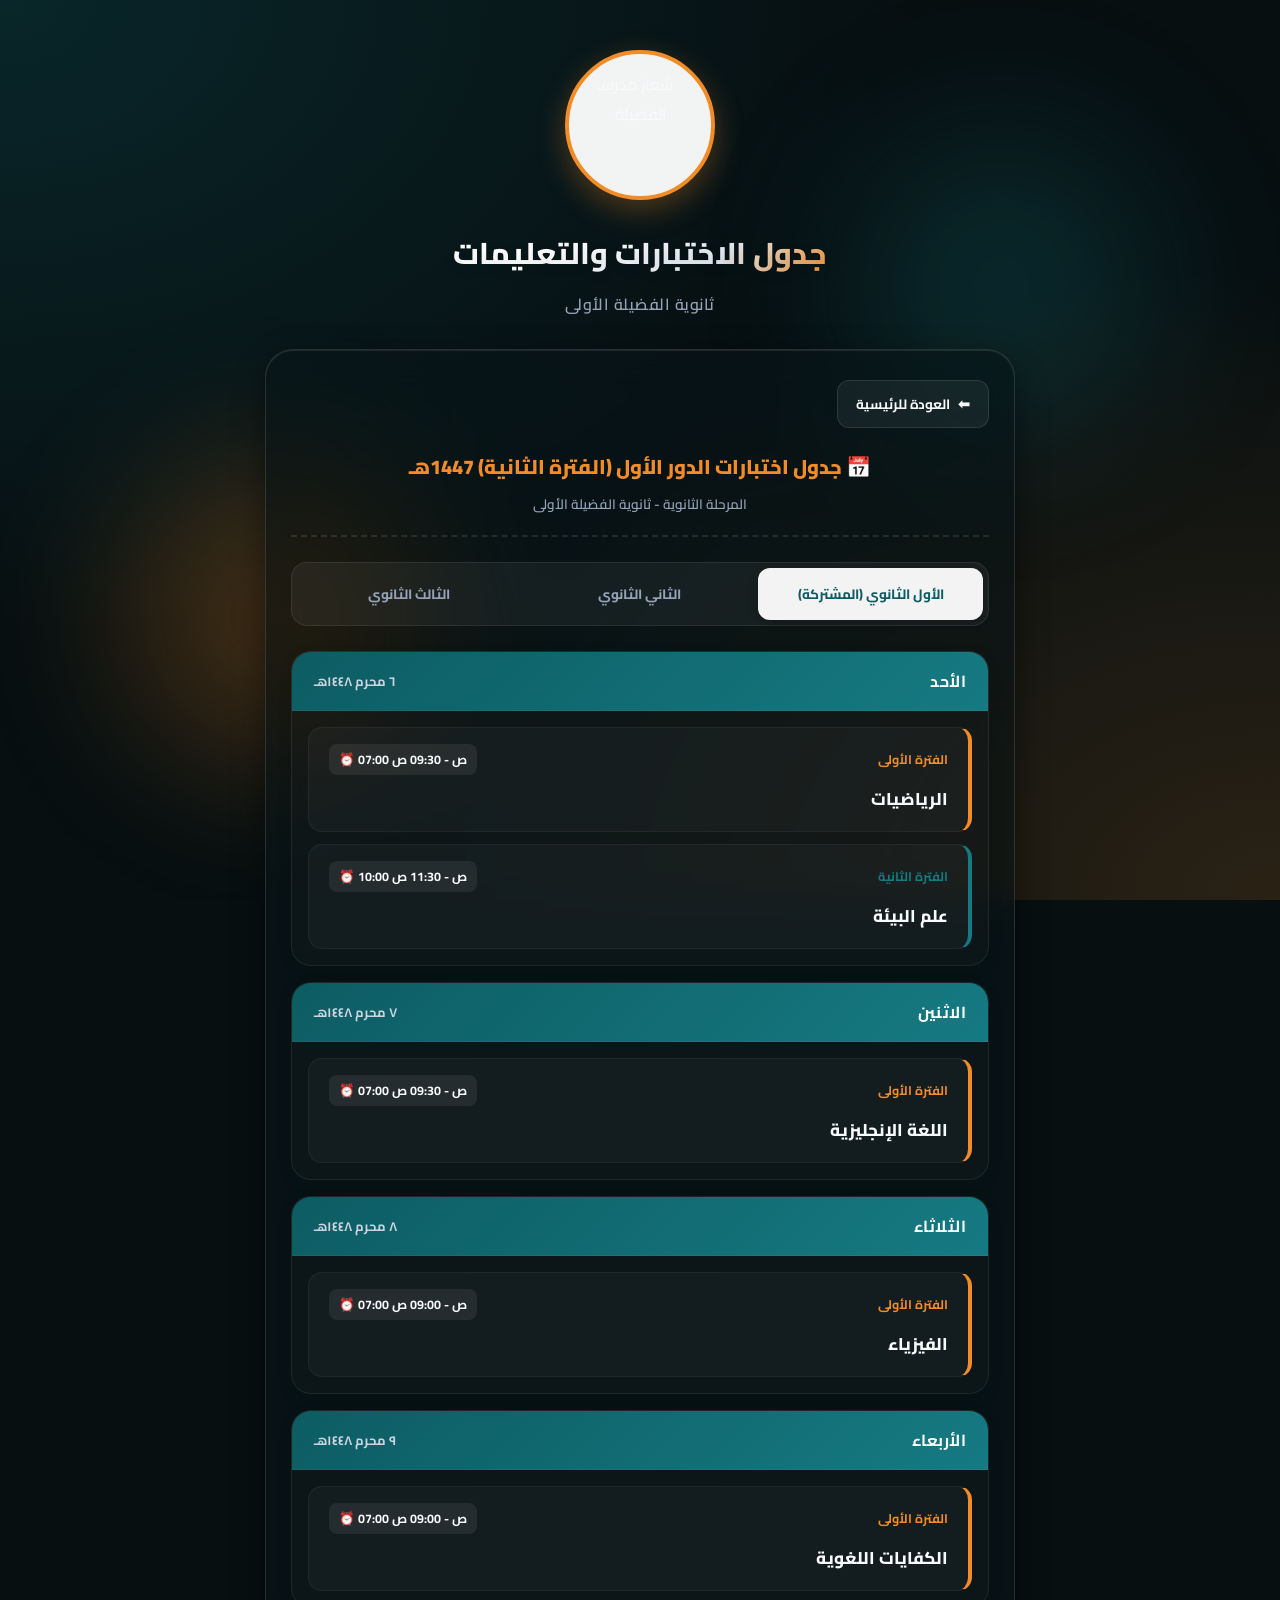
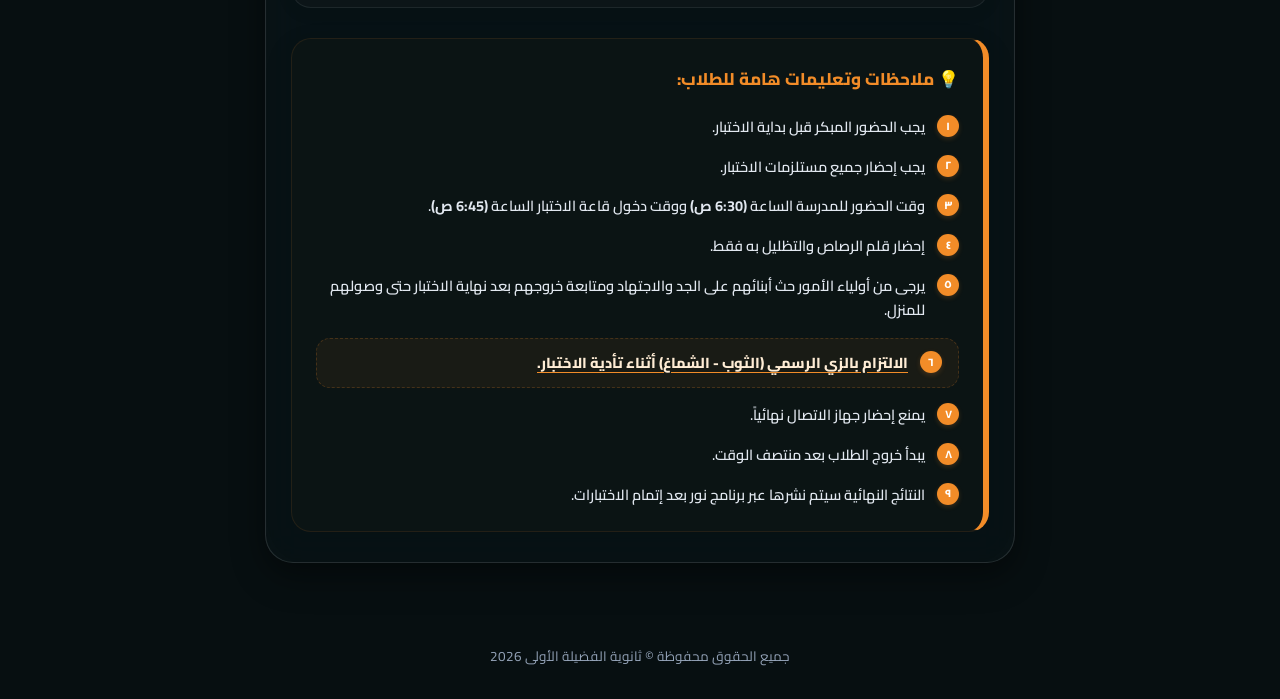
==== schedule.html @ a8c98beb "Add files via upload" ====
<!DOCTYPE html>
<html lang="ar" dir="rtl">
<head>
<meta charset="UTF-8">
<title>جدول الاختبارات والتعليمات - ثانوية الفضيلة</title>
<meta name="viewport" content="width=device-width, initial-scale=1">
<link rel="stylesheet" href="assets/css/style.css">
<link rel="preconnect" href="https://fonts.googleapis.com">
<link rel="preconnect" href="https://fonts.gstatic.com" crossorigin>
<link href="https://fonts.googleapis.com/css2?family=Cairo:wght@400;600;700;800&display=swap" rel="stylesheet">
</head>
<body>

<!-- الخلفية المضيئة التفاعلية -->
<div class="glow-bg">
  <div class="blob blob-1"></div>
  <div class="blob blob-2"></div>
</div>

<header class="top">
  <img src="https://www.raed.net/img?id=1493762" class="logo" alt="شعار مدرسة الفضيلة">
  <div class="header-text">
    <h1>جدول الاختبارات والتعليمات</h1>
    <p>ثانوية الفضيلة الأولى</p>
  </div>
</header>

<main class="glass schedule-page-card">
  
  <div style="margin-bottom: 20px; display: flex; justify-content: flex-start;">
    <a href="index.html" class="back-home-btn">
      <span>⬅</span> العودة للرئيسية
    </a>
  </div>

  <section id="schedule-section" class="schedule-section" style="margin-top: 0;">
    <div class="schedule-header">
      <h2>📅 جدول اختبارات الدور الأول (الفترة الثانية) 1447هـ</h2>
      <p>المرحلة الثانوية - ثانوية الفضيلة الأولى</p>
    </div>
    
    <div class="schedule-tabs">
      <button class="schedule-tab-btn active" onclick="switchScheduleTab('first')" id="tab-first">الأول الثانوي (المشتركة)</button>
      <button class="schedule-tab-btn" onclick="switchScheduleTab('second')" id="tab-second">الثاني الثانوي</button>
      <button class="schedule-tab-btn" onclick="switchScheduleTab('third')" id="tab-third">الثالث الثانوي</button>
    </div>

    <!-- الأول الثانوي -->
    <div class="schedule-cards-container" id="table-first">
      <div class="schedule-day-card">
        <div class="day-header">
          <span class="day-name">الأحد</span>
          <span class="day-date">٦ محرم ١٤٤٨هـ</span>
        </div>
        <div class="exam-sessions">
          <div class="session-card period-1">
            <div class="session-meta">
              <span class="period-badge">الفترة الأولى</span>
              <span class="time-badge">⏰ 07:00 ص - 09:30 ص</span>
            </div>
            <div class="subject-name">الرياضيات</div>
          </div>
          <div class="session-card period-2">
            <div class="session-meta">
              <span class="period-badge">الفترة الثانية</span>
              <span class="time-badge">⏰ 10:00 ص - 11:30 ص</span>
            </div>
            <div class="subject-name">علم البيئة</div>
          </div>
        </div>
      </div>

      <div class="schedule-day-card">
        <div class="day-header">
          <span class="day-name">الاثنين</span>
          <span class="day-date">٧ محرم ١٤٤٨هـ</span>
        </div>
        <div class="exam-sessions">
          <div class="session-card period-1">
            <div class="session-meta">
              <span class="period-badge">الفترة الأولى</span>
              <span class="time-badge">⏰ 07:00 ص - 09:30 ص</span>
            </div>
            <div class="subject-name">اللغة الإنجليزية</div>
          </div>
        </div>
      </div>

      <div class="schedule-day-card">
        <div class="day-header">
          <span class="day-name">الثلاثاء</span>
          <span class="day-date">٨ محرم ١٤٤٨هـ</span>
        </div>
        <div class="exam-sessions">
          <div class="session-card period-1">
            <div class="session-meta">
              <span class="period-badge">الفترة الأولى</span>
              <span class="time-badge">⏰ 07:00 ص - 09:00 ص</span>
            </div>
            <div class="subject-name">الفيزياء</div>
          </div>
        </div>
      </div>

      <div class="schedule-day-card">
        <div class="day-header">
          <span class="day-name">الأربعاء</span>
          <span class="day-date">٩ محرم ١٤٤٨هـ</span>
        </div>
        <div class="exam-sessions">
          <div class="session-card period-1">
            <div class="session-meta">
              <span class="period-badge">الفترة الأولى</span>
              <span class="time-badge">⏰ 07:00 ص - 09:00 ص</span>
            </div>
            <div class="subject-name">الكفايات اللغوية</div>
          </div>
        </div>
      </div>
    </div>

    <!-- الثاني الثانوي -->
    <div class="schedule-cards-container" id="table-second" style="display:none">
      <div class="schedule-day-card">
        <div class="day-header">
          <span class="day-name">الأحد</span>
          <span class="day-date">٦ محرم ١٤٤٨هـ</span>
        </div>
        <div class="exam-sessions">
          <div class="session-card period-1">
            <div class="session-meta">
              <span class="period-badge">الفترة الأولى</span>
              <span class="time-badge">⏰ 07:00 ص - 09:30 ص</span>
            </div>
            <div class="subject-name">الرياضيات</div>
          </div>
        </div>
      </div>

      <div class="schedule-day-card">
        <div class="day-header">
          <span class="day-name">الاثنين</span>
          <span class="day-date">٧ محرم ١٤٤٨هـ</span>
        </div>
        <div class="exam-sessions">
          <div class="session-card period-1">
            <div class="session-meta">
              <span class="period-badge">الفترة الأولى</span>
              <span class="time-badge">⏰ 07:00 ص - 09:30 ص</span>
            </div>
            <div class="subject-name">اللغة الإنجليزية</div>
          </div>
        </div>
      </div>

      <div class="schedule-day-card">
        <div class="day-header">
          <span class="day-name">الثلاثاء</span>
          <span class="day-date">٨ محرم ١٤٤٨هـ</span>
        </div>
        <div class="exam-sessions">
          <div class="session-card period-1">
            <div class="session-meta">
              <span class="period-badge">الفترة الأولى</span>
              <span class="time-badge">⏰ 07:00 ص - 09:30 ص</span>
            </div>
            <div class="subject-name">الكيمياء</div>
          </div>
        </div>
      </div>

      <div class="schedule-day-card">
        <div class="day-header">
          <span class="day-name">الأربعاء</span>
          <span class="day-date">٩ محرم ١٤٤٨هـ</span>
        </div>
        <div class="exam-sessions">
          <div class="session-card period-1">
            <div class="session-meta">
              <span class="period-badge">الفترة الأولى</span>
              <span class="time-badge">⏰ 07:00 ص - 09:00 ص</span>
            </div>
            <div class="subject-name">الأحياء</div>
          </div>
        </div>
      </div>
    </div>

    <!-- الثالث الثانوي -->
    <div class="schedule-cards-container" id="table-third" style="display:none">
      <div class="schedule-day-card">
        <div class="day-header">
          <span class="day-name">الأحد</span>
          <span class="day-date">٦ محرم ١٤٤٨هـ</span>
        </div>
        <div class="exam-sessions">
          <div class="session-card period-1">
            <div class="session-meta">
              <span class="period-badge">الفترة الأولى</span>
              <span class="time-badge">⏰ 07:00 ص - 09:00 ص</span>
            </div>
            <div class="subject-name">الرياضيات</div>
          </div>
        </div>
      </div>

      <div class="schedule-day-card">
        <div class="day-header">
          <span class="day-name">الاثنين</span>
          <span class="day-date">٧ محرم ١٤٤٨هـ</span>
        </div>
        <div class="exam-sessions">
          <div class="session-card period-1">
            <div class="session-meta">
              <span class="period-badge">الفترة الأولى</span>
              <span class="time-badge">⏰ 07:00 ص - 09:00 ص</span>
            </div>
            <div class="subject-name">اللغة الإنجليزية</div>
          </div>
        </div>
      </div>

      <div class="schedule-day-card">
        <div class="day-header">
          <span class="day-name">الثلاثاء</span>
          <span class="day-date">٨ محرم ١٤٤٨هـ</span>
        </div>
        <div class="exam-sessions">
          <div class="session-card period-1">
            <div class="session-meta">
              <span class="period-badge">الفترة الأولى</span>
              <span class="time-badge">⏰ 07:00 ص - 09:30 ص</span>
            </div>
            <div class="subject-name">الفيزياء</div>
          </div>
        </div>
      </div>

      <div class="schedule-day-card">
        <div class="day-header">
          <span class="day-name">الأربعاء</span>
          <span class="day-date">٩ محرم ١٤٤٨هـ</span>
        </div>
        <div class="exam-sessions">
          <div class="session-card period-1">
            <div class="session-meta">
              <span class="period-badge">الفترة الأولى</span>
              <span class="time-badge">⏰ 07:00 ص - 09:00 ص</span>
            </div>
            <div class="subject-name">علم الأرض</div>
          </div>
        </div>
      </div>
    </div>

    <!-- الملاحظات -->
    <div class="notes-container">
      <h3>💡 ملاحظات وتعليمات هامة للطلاب:</h3>
      <ul class="notes-list">
        <li><span>١</span> <div class="note-text">يجب الحضور المبكر قبل بداية الاختبار.</div></li>
        <li><span>٢</span> <div class="note-text">يجب إحضار جميع مستلزمات الاختبار.</div></li>
        <li><span>٣</span> <div class="note-text">وقت الحضور للمدرسة الساعة <strong>(6:30 ص)</strong> ووقت دخول قاعة الاختبار الساعة <strong>(6:45 ص)</strong>.</div></li>
        <li><span>٤</span> <div class="note-text">إحضار قلم الرصاص والتظليل به فقط.</div></li>
        <li><span>٥</span> <div class="note-text">يرجى من أولياء الأمور حث أبنائهم على الجد والاجتهاد ومتابعة خروجهم بعد نهاية الاختبار حتى وصولهم للمنزل.</div></li>
        <li class="highlighted-note"><span>٦</span> <div class="note-text">الالتزام بالزي الرسمي (الثوب - الشماغ) أثناء تأدية الاختبار.</div></li>
        <li><span>٧</span> <div class="note-text">يمنع إحضار جهاز الاتصال نهائياً.</div></li>
        <li><span>٨</span> <div class="note-text">يبدأ خروج الطلاب بعد منتصف الوقت.</div></li>
        <li><span>٩</span> <div class="note-text">النتائج النهائية سيتم نشرها عبر برنامج نور بعد إتمام الاختبارات.</div></li>
      </ul>
    </div>
  </section>
</main>

<footer>
  جميع الحقوق محفوظة © ثانوية الفضيلة الأولى 2026
</footer>

<script>
// تبديل التبويبات للجدول
function switchScheduleTab(tab) {
  document.getElementById('table-first').style.display = 'none';
  document.getElementById('table-second').style.display = 'none';
  document.getElementById('table-third').style.display = 'none';

  document.getElementById('tab-first').classList.remove('active');
  document.getElementById('tab-second').classList.remove('active');
  document.getElementById('tab-third').classList.remove('active');

  if (tab === 'first') {
    document.getElementById('table-first').style.display = 'block';
    document.getElementById('tab-first').classList.add('active');
  } else if (tab === 'second') {
    document.getElementById('table-second').style.display = 'block';
    document.getElementById('tab-second').classList.add('active');
  } else if (tab === 'third') {
    document.getElementById('table-third').style.display = 'block';
    document.getElementById('tab-third').classList.add('active');
  }
}

// قراءة تبويب المرحلة الممرر في الرابط (إن وُجد) لتفعيله تلقائياً
window.onload = function() {
  const urlParams = new URLSearchParams(window.location.search);
  const grade = urlParams.get('grade');
  if (grade) {
    switchScheduleTab(grade);
  }
}
</script>
</body>
</html>
---- assets/css/style.css ----
:root {
    /* ألوان الهوية البصرية المطورة */
    --primary-color: #0d5c63;
    --primary-light: #167a82;
    --accent-color: #f28c28;
    --accent-hover: #d97718;
    --dark-bg: #070f11;
    --text-white: #f8fafc;
    --text-muted: #94a3b8;
    --glass-bg: rgba(255, 255, 255, 0.07);
    --glass-border: rgba(255, 255, 255, 0.12);
    --white: #ffffff;
}

* {
    box-sizing: border-box;
    font-family: 'Cairo', sans-serif;
    outline: none;
}

body {
    margin: 0;
    color: var(--text-white);
    min-height: 100vh;
    background-color: var(--dark-bg);
    background-image: 
        radial-gradient(at 0% 0%, rgba(13, 92, 99, 0.3) 0px, transparent 50%),
        radial-gradient(at 100% 100%, rgba(242, 140, 40, 0.15) 0px, transparent 50%);
    background-attachment: fixed;
    overflow-x: hidden;
    display: flex;
    flex-direction: column;
    align-items: center;
    position: relative;
}

/* --- الخلفية المضيئة المتحركة (Glow Blobs) --- */
.glow-bg {
    position: fixed;
    top: 0;
    left: 0;
    width: 100%;
    height: 100%;
    z-index: -1;
    overflow: hidden;
    pointer-events: none;
}

.blob {
    position: absolute;
    width: 300px;
    height: 300px;
    border-radius: 50%;
    filter: blur(80px);
    opacity: 0.25;
}

.blob-1 {
    background: var(--primary-light);
    top: 15%;
    right: 10%;
    animation: float-1 20s infinite alternate;
}

.blob-2 {
    background: var(--accent-color);
    bottom: 15%;
    left: 10%;
    animation: float-2 25s infinite alternate;
}

@keyframes float-1 {
    0% { transform: translate(0, 0) scale(1); }
    100% { transform: translate(-100px, 80px) scale(1.2); }
}

@keyframes float-2 {
    0% { transform: translate(0, 0) scale(1.2); }
    100% { transform: translate(120px, -60px) scale(0.9); }
}

/* رأس الصفحة */
.top {
    display: flex;
    flex-direction: column;
    align-items: center;
    gap: 15px;
    padding: 50px 20px 30px;
    text-align: center;
    color: var(--text-white);
    z-index: 2;
}

.logo {
    width: 150px;
    height: 150px;
    object-fit: contain;
    padding: 15px;
    background-color: rgba(255, 255, 255, 0.95);
    border-radius: 50%;
    border: 4px solid var(--accent-color);
    box-shadow: 0 10px 30px rgba(242, 140, 40, 0.3);
    margin-bottom: 10px;
    transition: transform 0.4s cubic-bezier(0.175, 0.885, 0.32, 1.275);
}

.logo:hover {
    transform: scale(1.08) rotate(5deg);
}

.header-text h1 {
    margin: 0;
    font-size: 30px;
    font-weight: 800;
    background: linear-gradient(135deg, #ffffff 30%, #e2e8f0 70%, var(--accent-color));
    -webkit-background-clip: text;
    -webkit-text-fill-color: transparent;
    text-shadow: 0 4px 12px rgba(0,0,0,0.1);
}

.header-text p {
    margin: 8px 0 0;
    font-size: 16px;
    color: var(--text-muted);
    font-weight: 600;
    letter-spacing: 0.5px;
}

/* الكارت الزجاجي الاحترافي (Premium Glassmorphic Card) */
.glass {
    width: 92%;
    max-width: 600px;
    margin: 0 auto 50px;
    padding: 40px 30px;
    border-radius: 28px;
    background: rgba(11, 21, 23, 0.65);
    border: 1px solid var(--glass-border);
    box-shadow: 
        0 4px 30px rgba(0, 0, 0, 0.2),
        0 15px 35px rgba(0, 0, 0, 0.3),
        inset 0 1px 1px rgba(255, 255, 255, 0.1);
    backdrop-filter: blur(20px) saturate(180%);
    -webkit-backdrop-filter: blur(20px) saturate(180%);
    z-index: 2;
    position: relative;
    animation: fadeIn 0.5s ease-out;
}

/* زر العودة للرئيسية */
.back-home-btn {
    display: inline-flex;
    align-items: center;
    gap: 8px;
    padding: 10px 18px;
    border-radius: 12px;
    background: rgba(255, 255, 255, 0.06);
    border: 1px solid rgba(255, 255, 255, 0.1);
    color: var(--text-white);
    text-decoration: none;
    font-weight: 700;
    font-size: 13.5px;
    transition: all 0.25s ease;
}

.back-home-btn:hover {
    background: rgba(255, 255, 255, 0.12);
    border-color: rgba(255, 255, 255, 0.2);
    transform: translateX(-3px);
}

/* أزرار التبديل الدائرية الجذابة */
.switch {
    display: flex;
    gap: 6px;
    margin-bottom: 30px;
    background: rgba(255, 255, 255, 0.05);
    padding: 5px;
    border-radius: 18px;
    border: 1px solid rgba(255, 255, 255, 0.08);
}

.switch button {
    flex: 1;
    padding: 14px;
    border: none;
    border-radius: 14px;
    cursor: pointer;
    font-weight: 700;
    font-size: 14.5px;
    background: transparent;
    color: var(--text-muted);
    transition: all 0.3s cubic-bezier(0.4, 0, 0.2, 1);
}

.switch button.active {
    background: var(--accent-color);
    color: var(--white);
    box-shadow: 0 4px 15px rgba(242, 140, 40, 0.4);
}

.switch button:not(.active):hover {
    color: var(--text-white);
    background: rgba(255, 255, 255, 0.03);
}

/* الحقول والعناصر المدخلة */
.field { 
    margin-bottom: 22px; 
    text-align: right;
}

label {
    display: block;
    margin-bottom: 10px;
    font-size: 13.5px;
    color: var(--accent-color);
    font-weight: 700;
    letter-spacing: 0.5px;
}

input, select {
    width: 100%;
    padding: 16px;
    border-radius: 14px;
    border: 1.5px solid rgba(255, 255, 255, 0.15);
    background: rgba(255, 255, 255, 0.05);
    color: var(--text-white);
    font-size: 15px;
    outline: none;
    font-weight: 600;
    transition: all 0.3s ease;
    text-align: right;
}

/* متوافق مع القوائم الداكنة في المتصفح */
select option {
    background-color: var(--dark-bg);
    color: var(--text-white);
    padding: 10px;
}

input[type="number"]::-webkit-outer-spin-button,
input[type="number"]::-webkit-inner-spin-button {
    -webkit-appearance: none;
    margin: 0;
}

input:focus, select:focus {
    background: rgba(255, 255, 255, 0.08);
    border-color: var(--accent-color);
    box-shadow: 0 0 0 4px rgba(242, 140, 40, 0.15);
}

/* زر الاستعلام الرئيسي */
.primary {
    margin-top: 10px;
    width: 100%;
    padding: 16px;
    border: none;
    border-radius: 14px;
    font-size: 16px;
    font-weight: 800;
    cursor: pointer;
    background: linear-gradient(135deg, var(--accent-color), var(--accent-hover));
    color: var(--white);
    box-shadow: 0 8px 25px rgba(242, 140, 40, 0.35);
    transition: all 0.3s cubic-bezier(0.25, 0.8, 0.25, 1);
}

.primary:hover { 
    transform: translateY(-2px); 
    box-shadow: 0 12px 30px rgba(242, 140, 40, 0.5);
}

.primary:active {
    transform: translateY(1px);
}

/* الشبكة المتجاوبة للقوائم */
.grid {
    display: grid;
    grid-template-columns: 1fr;
    gap: 18px;
}
@media(min-width: 500px) {
    .grid { grid-template-columns: 1fr 1fr; }
    .grid .field:last-child { grid-column: span 2; }
}

/* كروت نتائج الطلاب الفاخرة */
.result {
    margin-top: 30px;
    padding: 22px;
    border-radius: 18px;
    background: rgba(255, 255, 255, 0.04);
    border: 1.5px solid rgba(255, 255, 255, 0.06);
    border-right: 5px solid var(--accent-color);
    color: var(--text-white);
    line-height: 2.1;
    font-weight: 600;
    font-size: 14.5px;
    text-align: right;
    direction: rtl;
    box-shadow: 0 8px 20px rgba(0, 0, 0, 0.15);
    animation: slideIn 0.35s cubic-bezier(0.4, 0, 0.2, 1);
}

.result strong {
    color: var(--accent-color);
    font-weight: 700;
}

/* زر مشاهدة الجدول الرئيسي */
.schedule-btn {
    display: flex;
    align-items: center;
    justify-content: center;
    gap: 10px;
    width: 100%;
    padding: 18px;
    margin-bottom: 30px;
    background: linear-gradient(135deg, var(--primary-color), var(--primary-light));
    color: var(--white);
    text-decoration: none;
    font-size: 16px;
    font-weight: 800;
    border-radius: 18px;
    border: 1px solid rgba(255, 255, 255, 0.1);
    box-shadow: 0 8px 25px rgba(13, 92, 99, 0.35);
    transition: all 0.3s ease;
    position: relative;
    overflow: hidden;
}

.schedule-btn::after {
    content: '';
    position: absolute;
    top: 0; left: -100%;
    width: 100%; height: 100%;
    background: linear-gradient(90deg, transparent, rgba(255,255,255,0.15), transparent);
    transition: 0.6s;
}

.schedule-btn:hover {
    transform: translateY(-3px);
    box-shadow: 0 12px 30px rgba(13, 92, 99, 0.5);
    border-color: rgba(255, 255, 255, 0.2);
}

.schedule-btn:hover::after {
    left: 100%;
}

/* زر الانتقال لجدول مرحلة الطالب من الكارت */
.view-my-schedule-btn:hover {
    background: var(--accent-hover) !important;
    border-color: var(--accent-hover) !important;
    color: var(--white) !important;
    transform: translateY(-2px);
    box-shadow: 0 5px 15px rgba(242, 140, 40, 0.3);
}

/* --- تصميم صفحة الجدول المنفصلة --- */
.schedule-page-card {
    max-width: 750px !important;
    padding: 30px 25px !important;
}

.schedule-section {
    direction: rtl;
}

.schedule-header {
    text-align: center;
    margin-bottom: 25px;
    border-bottom: 2px dashed rgba(255, 255, 255, 0.1);
    padding-bottom: 18px;
}

.schedule-header h2 {
    font-size: 20px;
    color: var(--accent-color);
    margin: 0 0 6px 0;
    font-weight: 850;
}

.schedule-header p {
    font-size: 13.5px;
    color: var(--text-muted);
    margin: 0;
    font-weight: 600;
}

/* تبويبات الجدول */
.schedule-tabs {
    display: flex;
    gap: 6px;
    margin-bottom: 25px;
    background: rgba(255, 255, 255, 0.05);
    padding: 5px;
    border-radius: 16px;
    border: 1px solid rgba(255, 255, 255, 0.08);
}

.schedule-tab-btn {
    flex: 1;
    padding: 13px 8px;
    border: none;
    border-radius: 12px;
    font-weight: 750;
    font-size: 13.5px;
    cursor: pointer;
    background: transparent;
    color: var(--text-muted);
    transition: all 0.25s ease;
}

.schedule-tab-btn.active {
    background: rgba(255, 255, 255, 0.95);
    color: var(--primary-color);
    box-shadow: 0 4px 10px rgba(0, 0, 0, 0.2);
}

/* كروت الجدول الحديثة */
.schedule-cards-container {
    display: flex;
    flex-direction: column;
    gap: 16px;
    margin-bottom: 30px;
}

.schedule-day-card {
    background: rgba(255, 255, 255, 0.03);
    border: 1px solid rgba(255, 255, 255, 0.06);
    border-radius: 20px;
    overflow: hidden;
    box-shadow: 0 4px 15px rgba(0,0,0,0.1);
    transition: all 0.25s ease;
}

.schedule-day-card:hover {
    transform: translateY(-2px);
    border-color: rgba(242, 140, 40, 0.25);
    box-shadow: 0 8px 25px rgba(242, 140, 40, 0.1);
}

.day-header {
    background: linear-gradient(135deg, var(--primary-color), var(--primary-light));
    color: var(--white);
    padding: 14px 22px;
    display: flex;
    justify-content: space-between;
    align-items: center;
    font-weight: 700;
    border-bottom: 1.5px solid rgba(255, 255, 255, 0.05);
}

.day-header .day-name {
    font-size: 16px;
    letter-spacing: 0.5px;
}

.day-header .day-date {
    font-size: 13px;
    color: #cbd5e1;
}

.exam-sessions {
    padding: 16px;
    display: flex;
    flex-direction: column;
    gap: 12px;
    background: rgba(0, 0, 0, 0.15);
}

.session-card {
    background: rgba(255, 255, 255, 0.03);
    border: 1px solid rgba(255, 255, 255, 0.05);
    border-radius: 14px;
    padding: 16px 20px;
    display: flex;
    flex-direction: column;
    gap: 8px;
    border-right: 4px solid var(--accent-color);
}

.session-card.period-2 {
    border-right-color: var(--primary-light);
}

.session-meta {
    display: flex;
    justify-content: space-between;
    align-items: center;
    font-size: 12.5px;
    font-weight: 700;
}

.session-card.period-1 .period-badge {
    color: var(--accent-color);
}

.session-card.period-2 .period-badge {
    color: var(--primary-light);
}

.session-meta .time-badge {
    color: var(--text-white);
    background: rgba(255, 255, 255, 0.07);
    padding: 4px 10px;
    border-radius: 8px;
    font-family: 'Cairo', sans-serif;
    direction: ltr;
}

.subject-name {
    font-size: 17px;
    color: var(--text-white);
    font-weight: 800;
}

/* الملاحظات والتنبيهات */
.notes-container {
    background: rgba(242, 140, 40, 0.02);
    border: 1px solid rgba(242, 140, 40, 0.1);
    border-right: 6px solid var(--accent-color);
    padding: 24px;
    border-radius: 20px;
    margin-top: 30px;
    box-shadow: 0 10px 30px rgba(0,0,0,0.1);
}

.notes-container h3 {
    margin: 0 0 20px 0;
    font-size: 17px;
    color: var(--accent-color);
    font-weight: 800;
    display: flex;
    align-items: center;
    gap: 8px;
}

.notes-list {
    list-style: none;
    padding: 0;
    margin: 0;
    display: flex;
    flex-direction: column;
    gap: 15px;
}

.notes-list li {
    font-size: 14.5px;
    line-height: 1.7;
    color: #e2e8f0;
    display: flex;
    align-items: flex-start;
    gap: 12px;
    text-align: right;
    direction: rtl;
    unicode-bidi: embed;
}

.notes-list .note-text {
    flex: 1;
    direction: rtl;
    text-align: right;
    font-weight: 600;
}

.notes-list li span {
    background: var(--accent-color);
    color: var(--white);
    font-size: 11px;
    font-weight: 800;
    width: 22px;
    height: 22px;
    border-radius: 50%;
    display: flex;
    align-items: center;
    justify-content: center;
    flex-shrink: 0;
    box-shadow: 0 2px 5px rgba(242, 140, 40, 0.2);
}

.notes-list li.highlighted-note {
    background: rgba(242, 140, 40, 0.06);
    border: 1px dashed rgba(242, 140, 40, 0.2);
    padding: 12px 16px;
    border-radius: 14px;
    font-weight: 700;
}

.notes-list li.highlighted-note .note-text {
    color: #ffedd5;
    font-weight: 800;
    text-decoration: underline;
    text-decoration-color: var(--accent-color);
    text-underline-offset: 4px;
}

.notes-list li.highlighted-note span {
    background: var(--accent-color);
}

/* فوتر الصفحة */
footer {
    text-align: center;
    padding: 30px;
    font-size: 13.5px;
    color: var(--text-muted);
    margin-top: auto;
    z-index: 2;
}

/* الحركات الفنية */
@keyframes fadeIn {
    from { opacity: 0; transform: translateY(15px); }
    to { opacity: 1; transform: translateY(0); }
}

@keyframes slideIn {
    from { opacity: 0; transform: translateY(12px); }
    to { opacity: 1; transform: translateY(0); }
}
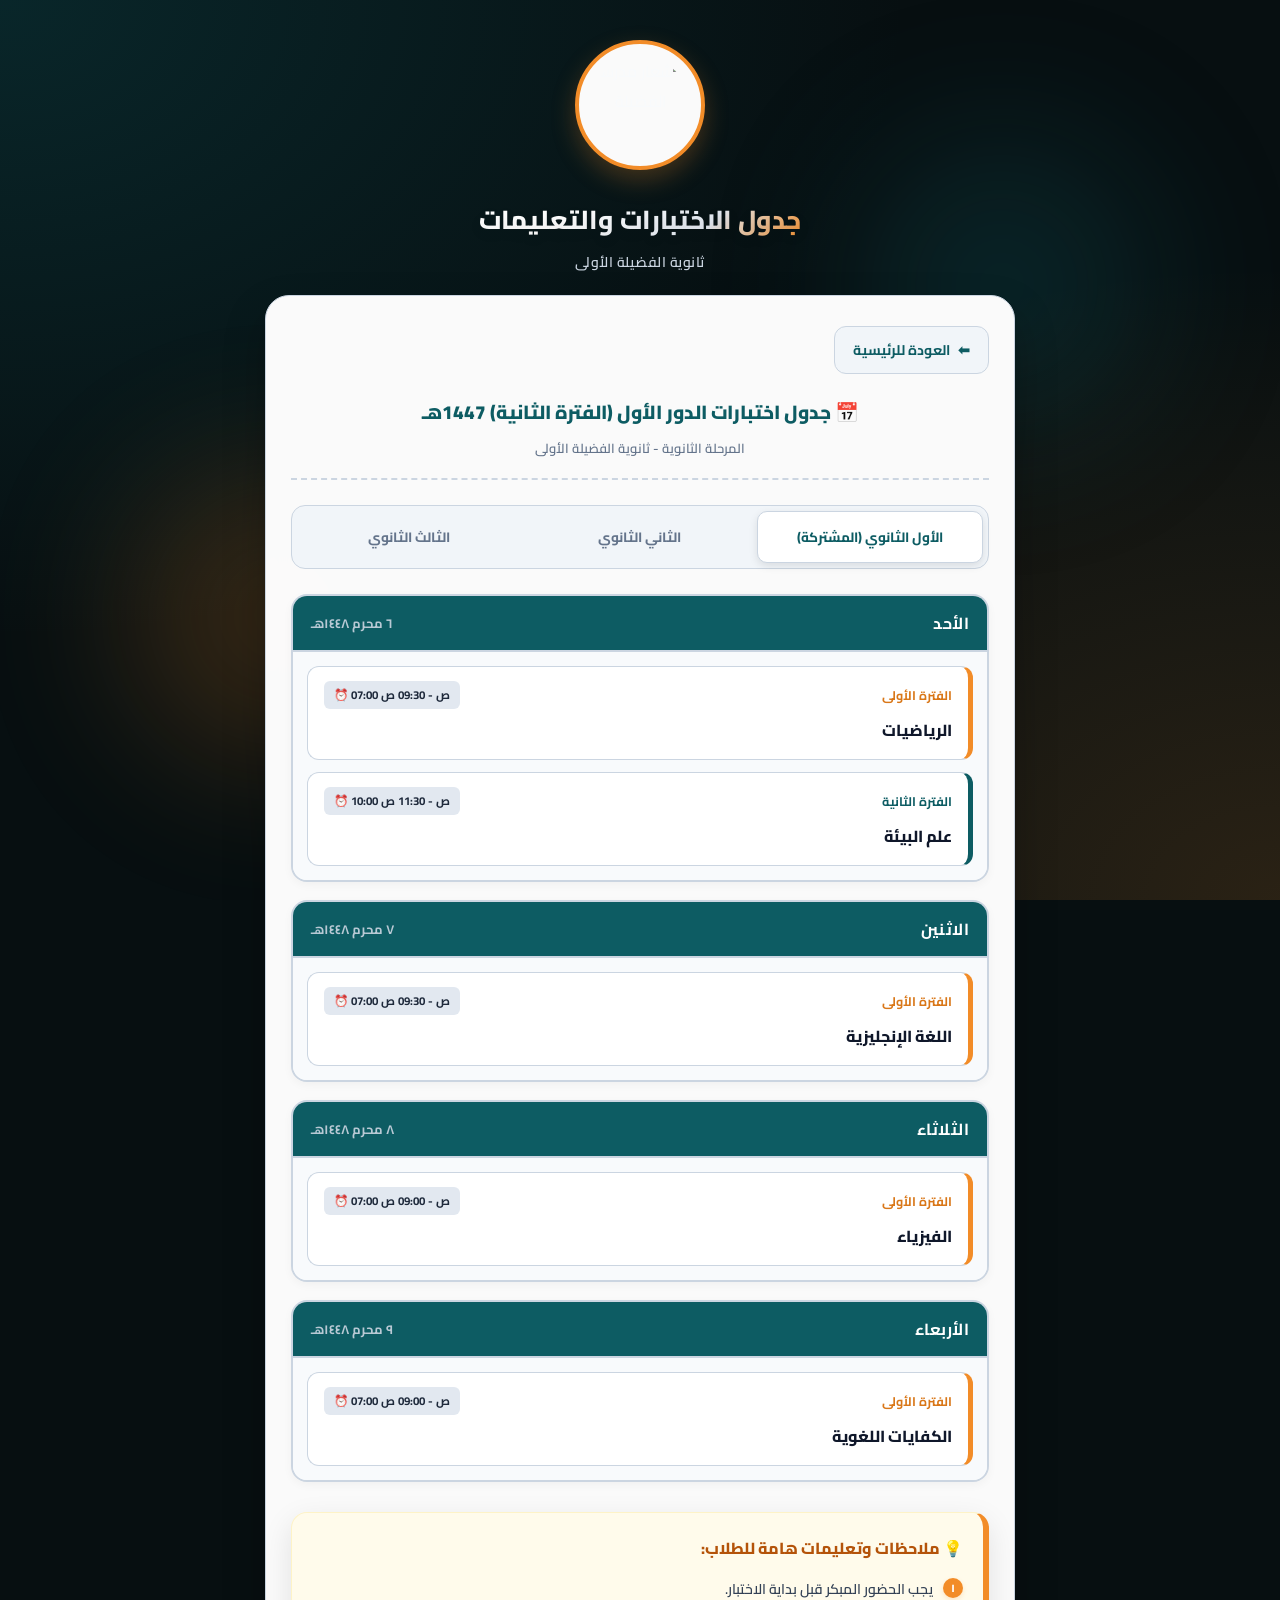
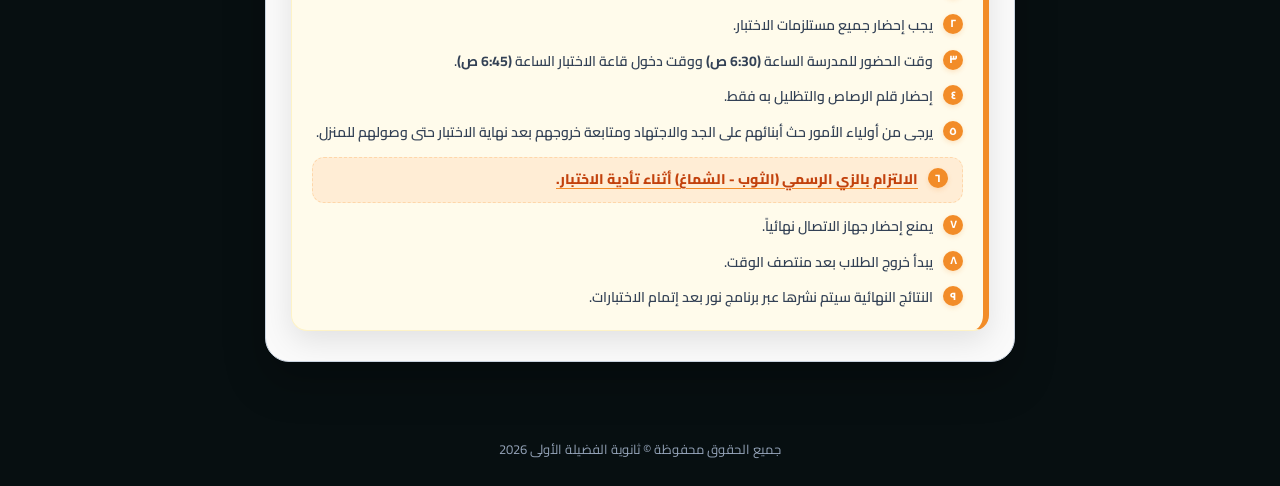
==== commit f4837933: "Add files via upload" ====
--- a/schedule.html
+++ b/schedule.html
@@ -4,10 +4,369 @@
 <meta charset="UTF-8">
 <title>جدول الاختبارات والتعليمات - ثانوية الفضيلة</title>
 <meta name="viewport" content="width=device-width, initial-scale=1">
-<link rel="stylesheet" href="assets/css/style.css">
+<link rel="stylesheet" href="assets/css/style.css?v=3.0">
 <link rel="preconnect" href="https://fonts.googleapis.com">
 <link rel="preconnect" href="https://fonts.gstatic.com" crossorigin>
 <link href="https://fonts.googleapis.com/css2?family=Cairo:wght@400;600;700;800&display=swap" rel="stylesheet">
+<style>
+/* كود تنسيق داخلي لضمان تخطي أي كاش في المتصفح وعرض الصفحة بأجمل مظهر فوراً */
+body {
+    margin: 0;
+    color: #f8fafc;
+    min-height: 100vh;
+    background-color: #070f11;
+    background-image: 
+        radial-gradient(at 0% 0%, rgba(13, 92, 99, 0.3) 0px, transparent 50%),
+        radial-gradient(at 100% 100%, rgba(242, 140, 40, 0.15) 0px, transparent 50%);
+    background-attachment: fixed;
+    overflow-x: hidden;
+    display: flex;
+    flex-direction: column;
+    align-items: center;
+    position: relative;
+    font-family: 'Cairo', sans-serif;
+}
+
+.glow-bg {
+    position: fixed;
+    top: 0;
+    left: 0;
+    width: 100%;
+    height: 100%;
+    z-index: -1;
+    overflow: hidden;
+    pointer-events: none;
+}
+
+.blob {
+    position: absolute;
+    width: 300px;
+    height: 300px;
+    border-radius: 50%;
+    filter: blur(80px);
+    opacity: 0.2;
+}
+
+.blob-1 {
+    background: #167a82;
+    top: 15%;
+    right: 10%;
+    animation: float-1 20s infinite alternate;
+}
+
+.blob-2 {
+    background: #f28c28;
+    bottom: 15%;
+    left: 10%;
+    animation: float-2 25s infinite alternate;
+}
+
+@keyframes float-1 {
+    0% { transform: translate(0, 0) scale(1); }
+    100% { transform: translate(-100px, 80px) scale(1.2); }
+}
+
+@keyframes float-2 {
+    0% { transform: translate(0, 0) scale(1.2); }
+    100% { transform: translate(120px, -60px) scale(0.9); }
+}
+
+.top {
+    display: flex;
+    flex-direction: column;
+    align-items: center;
+    gap: 15px;
+    padding: 40px 20px 20px;
+    text-align: center;
+    color: #f8fafc;
+    z-index: 2;
+}
+
+.logo {
+    width: 130px;
+    height: 130px;
+    object-fit: contain;
+    padding: 12px;
+    background-color: rgba(255, 255, 255, 0.98);
+    border-radius: 50%;
+    border: 4px solid #f28c28;
+    box-shadow: 0 10px 25px rgba(242, 140, 40, 0.25);
+    margin-bottom: 10px;
+}
+
+.header-text h1 {
+    margin: 0;
+    font-size: 26px;
+    font-weight: 800;
+}
+
+.header-text p {
+    margin: 5px 0 0;
+    font-size: 14px;
+    color: #cbd5e1;
+}
+
+.glass {
+    width: 92%;
+    max-width: 650px;
+    margin: 0 auto 50px;
+    padding: 35px 25px;
+    border-radius: 24px;
+    background: rgba(255, 255, 255, 0.98) !important; /* خلفية بيضاء نقية للجدول لكي تظهر واضحة ومنظمة جداً */
+    border: 1px solid #cbd5e1;
+    box-shadow: 0 20px 40px rgba(0, 0, 0, 0.25);
+    backdrop-filter: blur(15px);
+    z-index: 2;
+    position: relative;
+    color: #1e293b !important; /* لون الخط داكن ليتناسب مع الخلفية البيضاء */
+}
+
+/* زر العودة للرئيسية */
+.back-home-btn {
+    display: inline-flex;
+    align-items: center;
+    gap: 8px;
+    padding: 10px 18px;
+    border-radius: 12px;
+    background: #f1f5f9;
+    border: 1.5px solid #cbd5e1;
+    color: #0d5c63;
+    text-decoration: none;
+    font-weight: 700;
+    font-size: 14px;
+    transition: all 0.25s ease;
+}
+
+.back-home-btn:hover {
+    background: #e2e8f0;
+    transform: translateX(-3px);
+}
+
+.schedule-header {
+    text-align: center;
+    margin-bottom: 25px;
+    border-bottom: 2px dashed #cbd5e1;
+    padding-bottom: 18px;
+}
+
+.schedule-header h2 {
+    font-size: 19px;
+    color: #0d5c63;
+    margin: 0 0 6px 0;
+    font-weight: 850;
+}
+
+.schedule-header p {
+    font-size: 13px;
+    color: #64748b;
+    margin: 0;
+}
+
+/* تبويبات الجدول */
+.schedule-tabs {
+    display: flex;
+    gap: 6px;
+    margin-bottom: 25px;
+    background: #f1f5f9;
+    padding: 5px;
+    border-radius: 14px;
+    border: 1px solid #cbd5e1;
+}
+
+.schedule-tab-btn {
+    flex: 1;
+    padding: 12px 6px;
+    border: none;
+    border-radius: 10px;
+    font-weight: 750;
+    font-size: 13.5px;
+    cursor: pointer;
+    background: transparent;
+    color: #64748b;
+    transition: all 0.25s ease;
+}
+
+.schedule-tab-btn.active {
+    background: #ffffff;
+    color: #0d5c63;
+    box-shadow: 0 3px 8px rgba(0, 0, 0, 0.1);
+    border: 1px solid #cbd5e1;
+}
+
+/* كروت الجدول مع حدود واضحة تماماً */
+.schedule-cards-container {
+    display: flex;
+    flex-direction: column;
+    gap: 18px;
+    margin-bottom: 30px;
+}
+
+.schedule-day-card {
+    background: #ffffff;
+    border: 2px solid #cbd5e1 !important; /* حدود رمادية واضحة لكارت اليوم */
+    border-radius: 16px;
+    overflow: hidden;
+    box-shadow: 0 3px 10px rgba(0,0,0,0.04);
+}
+
+.day-header {
+    background: #0d5c63 !important;
+    color: #ffffff !important;
+    padding: 12px 18px;
+    display: flex;
+    justify-content: space-between;
+    align-items: center;
+    font-weight: 700;
+    font-size: 15px;
+    border-bottom: 2px solid #cbd5e1;
+}
+
+.day-header .day-name {
+    font-size: 16px;
+}
+
+.day-header .day-date {
+    font-size: 13px;
+    opacity: 0.9;
+}
+
+.exam-sessions {
+    padding: 14px;
+    display: flex;
+    flex-direction: column;
+    gap: 12px;
+    background: #f8fafc;
+}
+
+/* كارت الفترة مع حدود واضحة ومميزة */
+.session-card {
+    background: #ffffff;
+    border: 1.5px solid #cbd5e1 !important; /* حدود لكارت المادة والفترة */
+    border-radius: 12px;
+    padding: 14px 16px;
+    display: flex;
+    flex-direction: column;
+    gap: 6px;
+    border-right: 5px solid #f28c28 !important; /* خط برتقالي جانبي للفترة الأولى */
+}
+
+.session-card.period-2 {
+    border-right-color: #0d5c63 !important; /* خط بترولي جانبي للفترة الثانية */
+}
+
+.session-meta {
+    display: flex;
+    justify-content: space-between;
+    align-items: center;
+    font-size: 12.5px;
+    font-weight: 700;
+}
+
+.session-card.period-1 .period-badge {
+    color: #d97718;
+}
+
+.session-card.period-2 .period-badge {
+    color: #0d5c63;
+}
+
+.session-meta .time-badge {
+    color: #1e293b;
+    background: #e2e8f0;
+    padding: 3px 10px;
+    border-radius: 6px;
+    font-size: 11.5px;
+    direction: ltr;
+}
+
+.subject-name {
+    font-size: 16px;
+    color: #0f172a;
+    font-weight: 800;
+    text-align: right;
+}
+
+/* الملاحظات والتنبيهات */
+.notes-container {
+    background: #fffbeb !important;
+    border: 1.5px solid #fef3c7 !important;
+    border-right: 6px solid #f28c28 !important;
+    padding: 20px;
+    border-radius: 16px;
+    margin-top: 25px;
+}
+
+.notes-container h3 {
+    margin: 0 0 15px 0;
+    font-size: 16px;
+    color: #b45309;
+    font-weight: 800;
+}
+
+.notes-list {
+    list-style: none;
+    padding: 0;
+    margin: 0;
+    display: flex;
+    flex-direction: column;
+    gap: 12px;
+}
+
+.notes-list li {
+    font-size: 14px;
+    line-height: 1.7;
+    color: #334155;
+    display: flex;
+    align-items: flex-start;
+    gap: 10px;
+    text-align: right;
+    direction: rtl;
+    unicode-bidi: embed;
+}
+
+.notes-list .note-text {
+    flex: 1;
+    direction: rtl;
+    text-align: right;
+    font-weight: 600;
+}
+
+.notes-list li span {
+    background: #f28c28;
+    color: #white;
+    font-size: 11px;
+    font-weight: 800;
+    width: 20px;
+    height: 20px;
+    border-radius: 50%;
+    display: flex;
+    align-items: center;
+    justify-content: center;
+    flex-shrink: 0;
+}
+
+.notes-list li.highlighted-note {
+    background: #ffedd5;
+    border: 1px dashed #fed7aa;
+    padding: 10px 14px;
+    border-radius: 12px;
+}
+
+.notes-list li.highlighted-note .note-text {
+    color: #c2410c;
+    font-weight: 800;
+    text-decoration: underline;
+    text-decoration-color: #f28c28;
+}
+
+footer {
+    text-align: center;
+    padding: 25px;
+    font-size: 13px;
+    color: #94a3b8;
+    z-index: 2;
+}
+</style>
 </head>
 <body>
 
